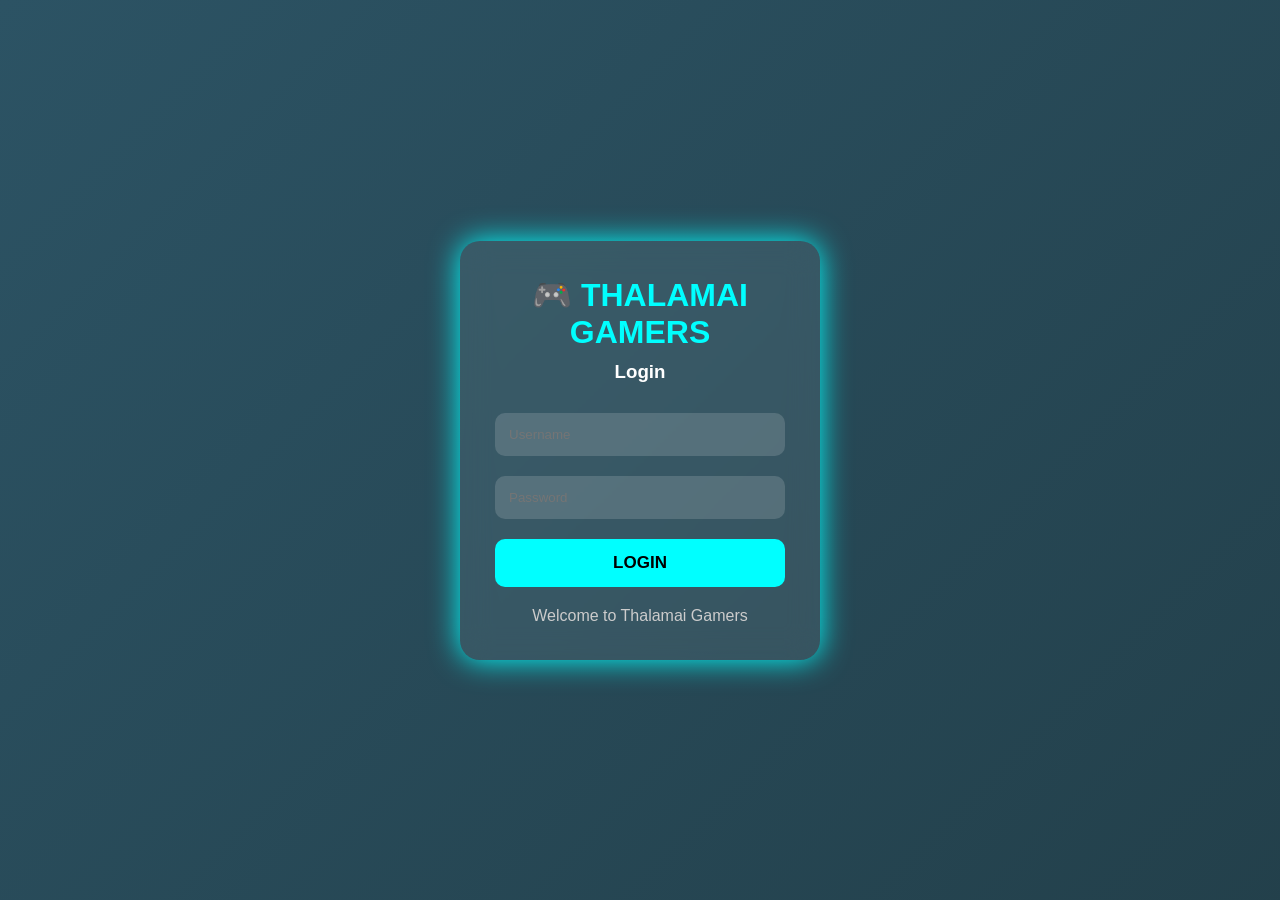
==== index.html @ 960a0a8d "Update index.html" ====
<!DOCTYPE html>
<html lang="en">
<head>
<meta charset="UTF-8">
<meta name="viewport" content="width=device-width, initial-scale=1.0">
<title>Thalamai Gamers Login</title>

<style>
*{
margin:0;
padding:0;
box-sizing:border-box;
font-family:Arial,sans-serif;
}

body{
height:100vh;
display:flex;
justify-content:center;
align-items:center;
background:linear-gradient(-45deg,#000,#0f2027,#203a43,#2c5364);
background-size:400% 400%;
animation:bg 8s ease infinite;
}

@keyframes bg{
0%{background-position:0% 50%;}
50%{background-position:100% 50%;}
100%{background-position:0% 50%;}
}

.login-box{
width:360px;
padding:35px;
border-radius:20px;
background:rgba(255,255,255,.08);
backdrop-filter:blur(15px);
box-shadow:0 0 30px cyan;
text-align:center;
color:white;
}

.login-box h1{
color:#00ffff;
margin-bottom:10px;
}

.login-box h3{
margin-bottom:20px;
}

input{
width:100%;
padding:14px;
margin:10px 0;
border:none;
border-radius:10px;
background:rgba(255,255,255,.15);
color:white;
}

button{
width:100%;
padding:14px;
margin-top:10px;
border:none;
border-radius:10px;
background:cyan;
font-size:17px;
font-weight:bold;
cursor:pointer;
}

button:hover{
box-shadow:0 0 20px cyan;
}

.footer{
margin-top:20px;
color:#ccc;
}
</style>

</head>

<body>

<div class="login-box">

<h1>🎮 THALAMAI GAMERS</h1>

<h3>Login</h3>

<input type="text" id="user" placeholder="Username">

<input type="password" id="pass" placeholder="Password">

<button onclick="login()">LOGIN</button>

<div class="footer">
Welcome to Thalamai Gamers
</div>

<script>

function login(){

let username=document.getElementById("user").value.trim();

let password=document.getElementById("pass").value;

if(username==="thalamai" && password==="12345"){

alert("✅ Login Successful");

// Home page open
window.location.href="index.html";

}

else{

alert("❌ Wrong Username or Password");

}

}

document.addEventListener("keypress",function(e){

if(e.key==="Enter"){

login();

}

});

</script>

</body>
</html>
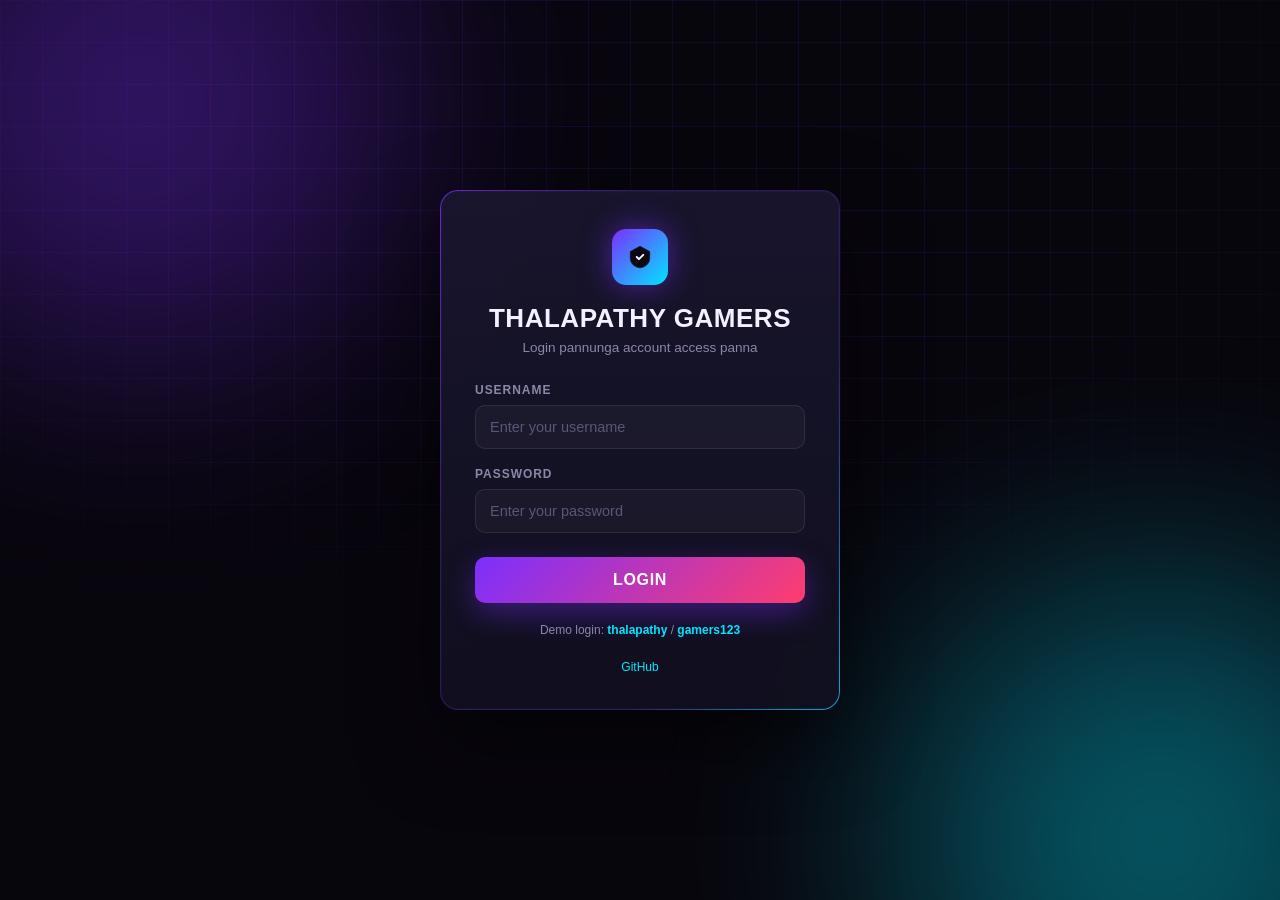
==== commit 8ad226ea: "Update index.html" ====
--- a/index.html
+++ b/index.html
@@ -1,142 +1,90 @@
 <!DOCTYPE html>
-<html lang="en">
+<html lang="ta">
 <head>
 <meta charset="UTF-8">
 <meta name="viewport" content="width=device-width, initial-scale=1.0">
-<title>Thalamai Gamers Login</title>
-
-<style>
-*{
-margin:0;
-padding:0;
-box-sizing:border-box;
-font-family:Arial,sans-serif;
-}
-
-body{
-height:100vh;
-display:flex;
-justify-content:center;
-align-items:center;
-background:linear-gradient(-45deg,#000,#0f2027,#203a43,#2c5364);
-background-size:400% 400%;
-animation:bg 8s ease infinite;
-}
-
-@keyframes bg{
-0%{background-position:0% 50%;}
-50%{background-position:100% 50%;}
-100%{background-position:0% 50%;}
-}
-
-.login-box{
-width:360px;
-padding:35px;
-border-radius:20px;
-background:rgba(255,255,255,.08);
-backdrop-filter:blur(15px);
-box-shadow:0 0 30px cyan;
-text-align:center;
-color:white;
-}
-
-.login-box h1{
-color:#00ffff;
-margin-bottom:10px;
-}
-
-.login-box h3{
-margin-bottom:20px;
-}
-
-input{
-width:100%;
-padding:14px;
-margin:10px 0;
-border:none;
-border-radius:10px;
-background:rgba(255,255,255,.15);
-color:white;
-}
-
-button{
-width:100%;
-padding:14px;
-margin-top:10px;
-border:none;
-border-radius:10px;
-background:cyan;
-font-size:17px;
-font-weight:bold;
-cursor:pointer;
-}
-
-button:hover{
-box-shadow:0 0 20px cyan;
-}
-
-.footer{
-margin-top:20px;
-color:#ccc;
-}
-</style>
-
+<title>Thalapathy Gamers — Premium Game ID Store</title>
+<link rel="stylesheet" href="style.css">
 </head>
-
 <body>
 
-<div class="login-box">
+<div class="grid-bg"></div>
+<div class="glow-orb one"></div>
+<div class="glow-orb two"></div>
 
-<h1>🎮 THALAMAI GAMERS</h1>
+<nav class="nav">
+  <div class="brand">
+    <div class="brand-mark">🎮</div>
+    Thalapathy <span>Gamers</span>
+  </div>
+  <div class="nav-right">
+    <a class="pill-btn" href="#listings">Browse IDs</a>
+    <a class="pill-btn" href="https://www.youtube.com/@thalamaigaming4159" target="_blank">YouTube</a>
+    <a class="pill-btn" href="https://www.instagram.com/thalamaigamers_yt" target="_blank">Insta</a>
+    <a class="pill-btn" href="https://wa.me/91XXXXXXXXXX" target="_blank">WhatsApp</a>
+    <button class="pill-btn solid" id="logoutBtn">Logout</button>
+  </div>
+</nav>
 
-<h3>Login</h3>
+<section class="hero">
+  <div class="hero-text">
+    <div class="eyebrow">Verified Seller · Instant Delivery</div>
+    <h1>Rare Game IDs, <span class="accent">Sold Legit.</span></h1>
+    <p>Thalapathy Gamers la evlo rare accounts, high-level skins, top rank IDs
+       ellame verified ah kidaikum. Secure payment, direct WhatsApp support,
+       ID transfer ellam smooth ah nadakum.</p>
+    <div class="hero-ctas">
+      <a href="#listings" class="pill-btn solid">Explore IDs →</a>
+      <a href="#" class="pill-btn">Contact Seller</a>
+    </div>
+    <div class="stat-row">
+      <div class="stat"><b>1,200+</b><span>IDs Sold</span></div>
+      <div class="stat"><b>4.9★</b><span>Buyer Rating</span></div>
+      <div class="stat"><b>24/7</b><span>Support</span></div>
+    </div>
+  </div>
 
-<input type="text" id="user" placeholder="Username">
+  <div class="tilt-stage">
+    <div class="tilt-card" id="featuredTilt">
+      <span class="rank">🔥 Featured Grandmaster ID</span>
+      <div class="avatar-wrap" style="--c1:#7B2FFF;--c2:#00E5FF;">
+        <svg width="120" height="120" viewBox="0 0 120 120">
+          <defs><linearGradient id="gA" x1="0" y1="0" x2="1" y2="1">
+            <stop offset="0%" stop-color="var(--c1)"/><stop offset="100%" stop-color="var(--c2)"/>
+          </linearGradient></defs>
+          <circle cx="60" cy="60" r="56" fill="url(#gA)" opacity="0.18"/>
+          <path d="M60 20c-16 0-28 12-28 27 0 10 5 17 10 22l-4 14c-1 3 1 6 4 6h36c3 0 5-3 4-6l-4-14c5-5 10-12 10-22 0-15-12-27-28-27z" fill="url(#gA)"/>
+          <rect x="38" y="52" width="44" height="16" rx="8" fill="#0A0812"/>
+          <circle cx="50" cy="60" r="5" fill="#00E5FF"/>
+          <circle cx="70" cy="60" r="5" fill="#00E5FF"/>
+          <path d="M46 30l6 10M74 30l-6 10" stroke="#0A0812" stroke-width="3" stroke-linecap="round"/>
+        </svg>
+      </div>
+      <h3>Grandmaster · Season 9</h3>
+      <div class="lvl">Level 78 · All Emotes Unlocked</div>
+      <div class="price-row">
+        <div class="price">₹4,499 <small>only</small></div>
+        <button class="buy-btn">Buy Now</button>
+      </div>
+    </div>
+  </div>
+</section>
 
-<input type="password" id="pass" placeholder="Password">
-
-<button onclick="login()">LOGIN</button>
-
-<div class="footer">
-Welcome to Thalamai Gamers
+<div class="section-head" id="listings">
+  <div>
+    <h2>Available IDs</h2>
+    <p>Fresh stock — direct login handover, all IDs mail-changeable</p>
+  </div>
+  <p style="color:var(--gold);font-weight:600;">💬 Prices in ₹ Indian Rupees</p>
 </div>
 
-<script>
+<div class="grid" id="grid"></div>
 
-function login(){
+<footer>
+  <div>© 2026 Thalapathy Gamers · Trade safely, verify before you pay</div>
+  <div>Made for the community 🎮</div>
+</footer>
 
-let username=document.getElementById("user").value.trim();
-
-let password=document.getElementById("pass").value;
-
-if(username==="thalamai" && password==="12345"){
-
-alert("✅ Login Successful");
-
-// Home page open
-window.location.href="index.html";
-
-}
-
-else{
-
-alert("❌ Wrong Username or Password");
-
-}
-
-}
-
-document.addEventListener("keypress",function(e){
-
-if(e.key==="Enter"){
-
-login();
-
-}
-
-});
-
-</script>
-
+<script src="script.js"></script>
 </body>
 </html>
--- a/style.css
+++ b/style.css
@@ -0,0 +1,454 @@
+@import url('https://fonts.googleapis.com/css2?family=Rajdhani:wght@500;600;700&family=Inter:wght@400;500;600&display=swap');
+
+:root{
+  --void:#08060D;
+  --surface:#121020;
+  --surface-2:#1A1730;
+  --violet:#7B2FFF;
+  --cyan:#00E5FF;
+  --magenta:#FF3D6E;
+  --gold:#FFC94A;
+  --ink:#F3F1FF;
+  --ink-dim:#8B87A8;
+  --border:rgba(123,47,255,0.28);
+}
+
+*{margin:0;padding:0;box-sizing:border-box;}
+
+html{scroll-behavior:smooth;}
+
+body{
+  background:var(--void);
+  color:var(--ink);
+  font-family:'Inter',sans-serif;
+  min-height:100vh;
+  overflow-x:hidden;
+  position:relative;
+}
+
+/* ambient grid backdrop */
+.grid-bg{
+  position:fixed;
+  inset:0;
+  z-index:0;
+  background-image:
+    linear-gradient(rgba(123,47,255,0.10) 1px, transparent 1px),
+    linear-gradient(90deg, rgba(123,47,255,0.10) 1px, transparent 1px);
+  background-size:42px 42px;
+  mask-image:radial-gradient(ellipse 80% 60% at 50% 20%, #000 40%, transparent 90%);
+  pointer-events:none;
+}
+
+.glow-orb{
+  position:fixed;
+  width:520px;height:520px;
+  border-radius:50%;
+  filter:blur(120px);
+  opacity:0.35;
+  z-index:0;
+  pointer-events:none;
+}
+.glow-orb.one{background:var(--violet); top:-160px; left:-120px;}
+.glow-orb.two{background:var(--cyan); bottom:-200px; right:-140px;}
+
+h1,h2,h3,.display{
+  font-family:'Rajdhani',sans-serif;
+  font-weight:700;
+  letter-spacing:0.02em;
+  text-transform:uppercase;
+}
+
+a{color:inherit;text-decoration:none;}
+button{font-family:inherit;cursor:pointer;}
+
+/* ---------- NAV ---------- */
+.nav{
+  position:relative;
+  z-index:5;
+  display:flex;
+  align-items:center;
+  justify-content:space-between;
+  padding:22px 6%;
+  border-bottom:1px solid rgba(255,255,255,0.06);
+}
+.brand{
+  display:flex;
+  align-items:center;
+  gap:10px;
+  font-family:'Rajdhani',sans-serif;
+  font-weight:700;
+  font-size:22px;
+  letter-spacing:0.03em;
+  text-transform:uppercase;
+}
+.brand-mark{
+  width:34px;height:34px;
+  border-radius:8px;
+  background:linear-gradient(135deg,var(--violet),var(--cyan));
+  display:flex;align-items:center;justify-content:center;
+  font-size:16px;
+  box-shadow:0 0 22px rgba(123,47,255,0.55);
+}
+.brand span{color:var(--cyan);}
+.nav-right{display:flex;align-items:center;gap:18px;}
+.pill-btn{
+  padding:9px 20px;
+  border-radius:999px;
+  border:1px solid var(--border);
+  background:rgba(123,47,255,0.08);
+  color:var(--ink);
+  font-size:14px;
+  font-weight:600;
+  transition:all .25s ease;
+}
+.pill-btn:hover{
+  border-color:var(--cyan);
+  box-shadow:0 0 18px rgba(0,229,255,0.35);
+}
+.pill-btn.solid{
+  background:linear-gradient(135deg,var(--violet),var(--magenta));
+  border:none;
+}
+
+/* ---------- LOGIN PAGE ---------- */
+.login-wrap{
+  position:relative;
+  z-index:2;
+  min-height:100vh;
+  display:flex;
+  align-items:center;
+  justify-content:center;
+  padding:24px;
+}
+
+.login-card{
+  width:100%;
+  max-width:400px;
+  background:linear-gradient(180deg, rgba(26,23,48,0.9), rgba(18,16,32,0.9));
+  border:1px solid var(--border);
+  border-radius:18px;
+  padding:38px 34px 32px;
+  position:relative;
+  backdrop-filter:blur(14px);
+  box-shadow:0 30px 80px rgba(0,0,0,0.55), 0 0 0 1px rgba(255,255,255,0.02) inset;
+}
+
+.login-card::before{
+  content:"";
+  position:absolute;
+  inset:-1px;
+  border-radius:18px;
+  padding:1px;
+  background:linear-gradient(120deg,var(--violet),transparent 30%,transparent 70%,var(--cyan));
+  -webkit-mask:linear-gradient(#000 0 0) content-box, linear-gradient(#000 0 0);
+  -webkit-mask-composite:xor;
+  mask-composite:exclude;
+  opacity:0.7;
+  pointer-events:none;
+}
+
+.login-icon{
+  width:56px;height:56px;
+  margin:0 auto 18px;
+  border-radius:14px;
+  background:linear-gradient(135deg,var(--violet),var(--cyan));
+  display:flex;align-items:center;justify-content:center;
+  box-shadow:0 0 30px rgba(123,47,255,0.55);
+}
+
+.login-card h1{
+  text-align:center;
+  font-size:26px;
+  margin-bottom:6px;
+}
+.login-card .sub{
+  text-align:center;
+  color:var(--ink-dim);
+  font-size:13.5px;
+  margin-bottom:28px;
+}
+
+.field{margin-bottom:18px;}
+.field label{
+  display:block;
+  font-size:12px;
+  letter-spacing:0.08em;
+  text-transform:uppercase;
+  color:var(--ink-dim);
+  margin-bottom:8px;
+  font-weight:600;
+}
+.field input{
+  width:100%;
+  padding:13px 14px;
+  border-radius:10px;
+  border:1px solid rgba(255,255,255,0.09);
+  background:rgba(255,255,255,0.03);
+  color:var(--ink);
+  font-size:14.5px;
+  outline:none;
+  transition:border-color .2s, box-shadow .2s;
+}
+.field input:focus{
+  border-color:var(--cyan);
+  box-shadow:0 0 0 3px rgba(0,229,255,0.12);
+}
+.field input::placeholder{color:#5A5678;}
+
+.login-btn{
+  width:100%;
+  padding:14px;
+  margin-top:6px;
+  border:none;
+  border-radius:10px;
+  background:linear-gradient(135deg,var(--violet),var(--magenta));
+  color:#fff;
+  font-family:'Rajdhani',sans-serif;
+  font-weight:700;
+  font-size:16px;
+  letter-spacing:0.04em;
+  text-transform:uppercase;
+  box-shadow:0 10px 30px rgba(123,47,255,0.4);
+  transition:transform .18s ease, box-shadow .18s ease;
+}
+.login-btn:hover{transform:translateY(-2px); box-shadow:0 14px 36px rgba(123,47,255,0.55);}
+.login-btn:active{transform:translateY(0);}
+
+.hint{
+  margin-top:18px;
+  text-align:center;
+  font-size:12px;
+  color:var(--ink-dim);
+  line-height:1.6;
+}
+.hint b{color:var(--cyan);}
+
+.error-msg{
+  display:none;
+  background:rgba(255,61,110,0.1);
+  border:1px solid rgba(255,61,110,0.4);
+  color:#FF8FA8;
+  font-size:13px;
+  padding:10px 12px;
+  border-radius:8px;
+  margin-bottom:16px;
+  text-align:center;
+}
+
+/* ---------- HOME / MARKETPLACE PAGE ---------- */
+.hero{
+  position:relative;
+  z-index:2;
+  padding:70px 6% 40px;
+  display:flex;
+  align-items:center;
+  justify-content:space-between;
+  gap:40px;
+  flex-wrap:wrap;
+}
+.hero-text{max-width:520px;}
+.eyebrow{
+  display:inline-flex;
+  align-items:center;
+  gap:8px;
+  color:var(--cyan);
+  font-size:12.5px;
+  font-weight:600;
+  letter-spacing:0.12em;
+  text-transform:uppercase;
+  margin-bottom:16px;
+}
+.eyebrow::before{
+  content:"";
+  width:8px;height:8px;
+  border-radius:50%;
+  background:var(--cyan);
+  box-shadow:0 0 10px var(--cyan);
+}
+.hero-text h1{
+  font-size:48px;
+  line-height:1.05;
+  margin-bottom:16px;
+}
+.hero-text h1 .accent{
+  background:linear-gradient(135deg,var(--cyan),var(--violet));
+  -webkit-background-clip:text;
+  background-clip:text;
+  color:transparent;
+}
+.hero-text p{
+  color:var(--ink-dim);
+  font-size:15px;
+  line-height:1.7;
+  margin-bottom:26px;
+}
+.hero-ctas{display:flex;gap:14px;flex-wrap:wrap;}
+.stat-row{display:flex;gap:28px;margin-top:34px;}
+.stat b{
+  display:block;
+  font-family:'Rajdhani',sans-serif;
+  font-size:26px;
+  font-weight:700;
+  color:var(--ink);
+}
+.stat span{font-size:12px;color:var(--ink-dim);text-transform:uppercase;letter-spacing:0.06em;}
+
+/* featured 3D tilt card */
+.tilt-stage{perspective:1200px;}
+.tilt-card{
+  width:300px;
+  border-radius:20px;
+  background:linear-gradient(160deg, var(--surface-2), var(--surface));
+  border:1px solid var(--border);
+  padding:22px;
+  transform-style:preserve-3d;
+  transition:transform .12s ease-out, box-shadow .3s;
+  box-shadow:0 25px 60px rgba(0,0,0,0.55);
+  position:relative;
+  overflow:hidden;
+}
+.tilt-card::after{
+  content:"";
+  position:absolute;
+  inset:0;
+  background:linear-gradient(115deg, transparent 20%, rgba(255,255,255,0.14) 32%, transparent 44%);
+  transform:translateX(-120%);
+  transition:transform .5s ease;
+  pointer-events:none;
+}
+.tilt-card:hover::after{transform:translateX(120%);}
+.tilt-card .rank{
+  display:inline-block;
+  background:linear-gradient(135deg,var(--gold),#FF8A3D);
+  color:#1a1200;
+  font-size:11px;
+  font-weight:700;
+  padding:4px 10px;
+  border-radius:999px;
+  letter-spacing:0.05em;
+  text-transform:uppercase;
+  transform:translateZ(40px);
+}
+.avatar-wrap{
+  display:flex;
+  justify-content:center;
+  margin:18px 0 14px;
+  transform:translateZ(60px);
+}
+.avatar-wrap svg{filter:drop-shadow(0 12px 20px rgba(123,47,255,0.5));}
+.tilt-card h3{
+  text-align:center;
+  font-size:19px;
+  transform:translateZ(50px);
+}
+.tilt-card .lvl{
+  text-align:center;
+  color:var(--ink-dim);
+  font-size:12.5px;
+  margin-top:2px;
+  transform:translateZ(50px);
+}
+.tilt-card .price-row{
+  display:flex;
+  align-items:center;
+  justify-content:space-between;
+  margin-top:20px;
+  transform:translateZ(45px);
+}
+.price{
+  font-family:'Rajdhani',sans-serif;
+  font-weight:700;
+  font-size:24px;
+  color:var(--gold);
+}
+.price small{font-size:12px;color:var(--ink-dim);font-weight:500;}
+
+/* listings grid */
+.section-head{
+  position:relative;z-index:2;
+  padding:20px 6% 6px;
+  display:flex;align-items:baseline;justify-content:space-between;
+  flex-wrap:wrap; gap:10px;
+}
+.section-head h2{font-size:26px;}
+.section-head p{color:var(--ink-dim);font-size:13.5px;}
+
+.grid{
+  position:relative;z-index:2;
+  display:grid;
+  grid-template-columns:repeat(auto-fill, minmax(240px,1fr));
+  gap:22px;
+  padding:26px 6% 80px;
+}
+
+.card{
+  perspective:900px;
+}
+.card-inner{
+  background:linear-gradient(160deg, var(--surface-2), var(--surface));
+  border:1px solid rgba(255,255,255,0.07);
+  border-radius:16px;
+  padding:20px;
+  transform-style:preserve-3d;
+  transition:transform .15s ease-out, border-color .2s, box-shadow .2s;
+  position:relative;
+}
+.card-inner:hover{
+  border-color:var(--cyan);
+  box-shadow:0 20px 45px rgba(0,229,255,0.15);
+}
+.badge{
+  position:absolute;
+  top:14px;right:14px;
+  font-size:10.5px;
+  font-weight:700;
+  letter-spacing:0.05em;
+  text-transform:uppercase;
+  padding:4px 9px;
+  border-radius:999px;
+  background:rgba(255,61,110,0.15);
+  color:var(--magenta);
+  border:1px solid rgba(255,61,110,0.35);
+}
+.card-inner .avatar-wrap{margin:6px 0 12px;}
+.card-inner .avatar-wrap svg{width:88px;height:88px;}
+.card-inner h3{font-size:16.5px;text-align:center;}
+.card-inner .lvl{text-align:center;}
+.tags{
+  display:flex;gap:6px;justify-content:center;flex-wrap:wrap;
+  margin-top:10px;
+}
+.tag{
+  font-size:10.5px;
+  color:var(--ink-dim);
+  border:1px solid rgba(255,255,255,0.09);
+  padding:3px 8px;
+  border-radius:999px;
+}
+.card-inner .price-row{margin-top:16px;}
+.buy-btn{
+  border:none;
+  border-radius:9px;
+  padding:9px 16px;
+  font-weight:700;
+  font-size:12.5px;
+  letter-spacing:0.03em;
+  text-transform:uppercase;
+  background:linear-gradient(135deg,var(--violet),var(--cyan));
+  color:#0A0812;
+}
+
+footer{
+  position:relative;z-index:2;
+  border-top:1px solid rgba(255,255,255,0.06);
+  padding:26px 6%;
+  display:flex;justify-content:space-between;flex-wrap:wrap;gap:10px;
+  color:var(--ink-dim);
+  font-size:12.5px;
+}
+
+@media (max-width:720px){
+  .hero{padding-top:40px;}
+  .hero-text h1{font-size:34px;}
+  .tilt-stage{margin:0 auto;}
+}
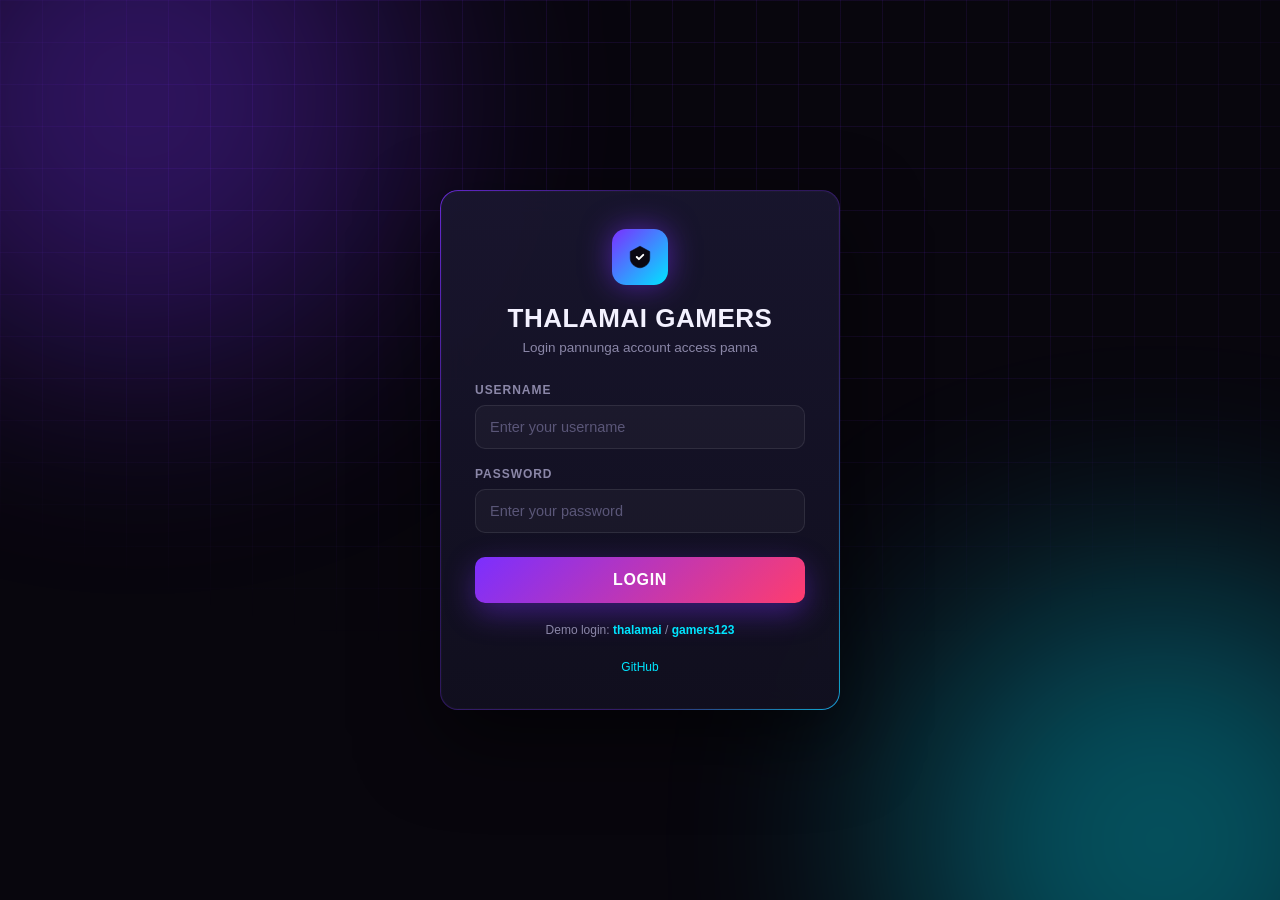
==== commit 31f06bae: "Update index.html" ====
--- a/index.html
+++ b/index.html
@@ -3,7 +3,7 @@
 <head>
 <meta charset="UTF-8">
 <meta name="viewport" content="width=device-width, initial-scale=1.0">
-<title>Thalapathy Gamers — Premium Game ID Store</title>
+<title>Thalamai Gamers — Premium Game ID Store</title>
 <link rel="stylesheet" href="style.css">
 </head>
 <body>
@@ -15,7 +15,7 @@
 <nav class="nav">
   <div class="brand">
     <div class="brand-mark">🎮</div>
-    Thalapathy <span>Gamers</span>
+    Thalamai <span>Gamers</span>
   </div>
   <div class="nav-right">
     <a class="pill-btn" href="#listings">Browse IDs</a>
@@ -30,7 +30,7 @@
   <div class="hero-text">
     <div class="eyebrow">Verified Seller · Instant Delivery</div>
     <h1>Rare Game IDs, <span class="accent">Sold Legit.</span></h1>
-    <p>Thalapathy Gamers la evlo rare accounts, high-level skins, top rank IDs
+    <p>Thalamai Gamers la evlo rare accounts, high-level skins, top rank IDs
        ellame verified ah kidaikum. Secure payment, direct WhatsApp support,
        ID transfer ellam smooth ah nadakum.</p>
     <div class="hero-ctas">
@@ -81,7 +81,7 @@
 <div class="grid" id="grid"></div>
 
 <footer>
-  <div>© 2026 Thalapathy Gamers · Trade safely, verify before you pay</div>
+  <div>© 2026 Thalamai Gamers · Trade safely, verify before you pay</div>
   <div>Made for the community 🎮</div>
 </footer>
 
